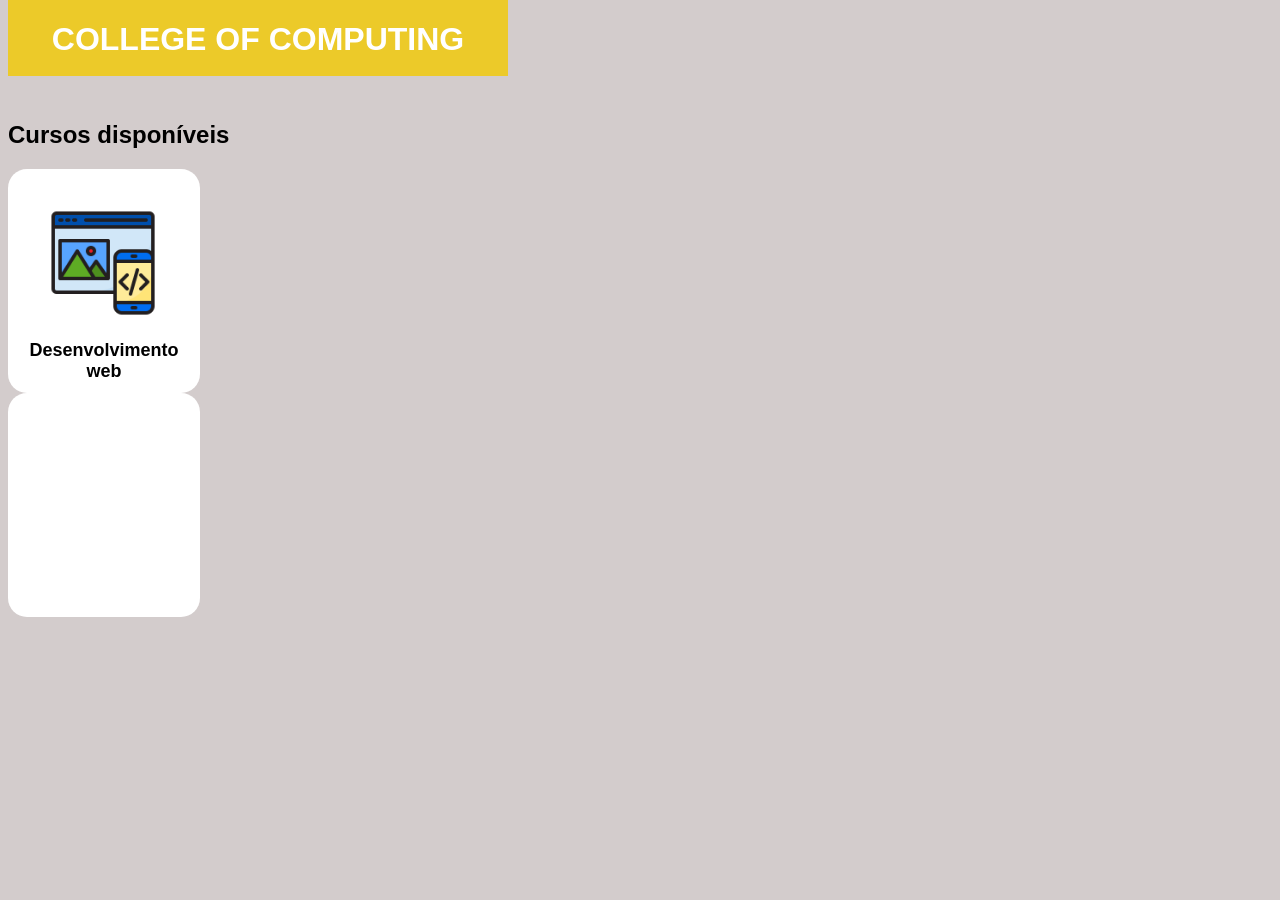
==== html/cursos.html @ 49c1bcd0 "Remove unused files and add new HTML, CSS, and media assets for the College of Computing project" ====
<!DOCTYPE html>
<html lang="en">

<head>
    <meta charset="UTF-8">
    <meta name="viewport" content="width=device-width, initial-scale=1.0">
    <title>Document</title>
    <style>
        body {
            font-family: Arial, Helvetica, sans-serif;
            background-color: rgb(211, 204, 204);
        }

        .barra {
            background-color: rgba(242, 203, 5, 0.815);
            max-width: 500px;
            height: 5em;
            position: relative;
            bottom: 25px;
        }

        a {
            text-decoration: none;
        }

        .saber {

            color: white;
            bottom: 20px;
            position: relative;
            padding-left: 67em;
            font-weight: bold;
            font-size: 18px;
        }

        .saber:hover {

            color: #F2CB05;
        }

        .co {
            color: white;
            text-align: center;
            position: relative;
            top: 25px;

        }

        .ajuda {

            width: 35px;
            position: relative;
            left: 75em;
            bottom: 3em;
        }

        .sala {
            align-items: center;
            border-radius: 19px;
            background-color: white;
            width: 12em;
            height: 14em;
            /*position: relative;
    left: 2em;
    top: 5em;*/

        }

        img {
            padding-left: 40px;
            padding-top: 20%;

        }

        .CS {
            display: inline-block;
        }

        p {
            text-align: center;
            font-family: Arial, Helvetica, sans-serif;
            font-size: large;
            font-weight: bold;
        }
    </style>
</head>

<body>
    <div class="barra">
        <a href="coc.html">
            <h1 class="co">COLLEGE OF COMPUTING</h1>
        </a>
        <a href="saber.html">
            <albr title="saber mais"><img src="iconis/info.png" alt="" class="ajuda"></albr>
        </a>
    </div>

    <h2>Cursos disponíveis</h2>
    <div class="CS">
        <div class="sala">
            <img src="Cursos/designer-de-web.png" alt="" width="110px">
            <p>Desenvolvimento <br> web</p>
        </div>

        <div class="sala">
            <img src="Cusos/transferir (2).png" alt="" width="110px">
        </div>
    </div>
</body>

</html>
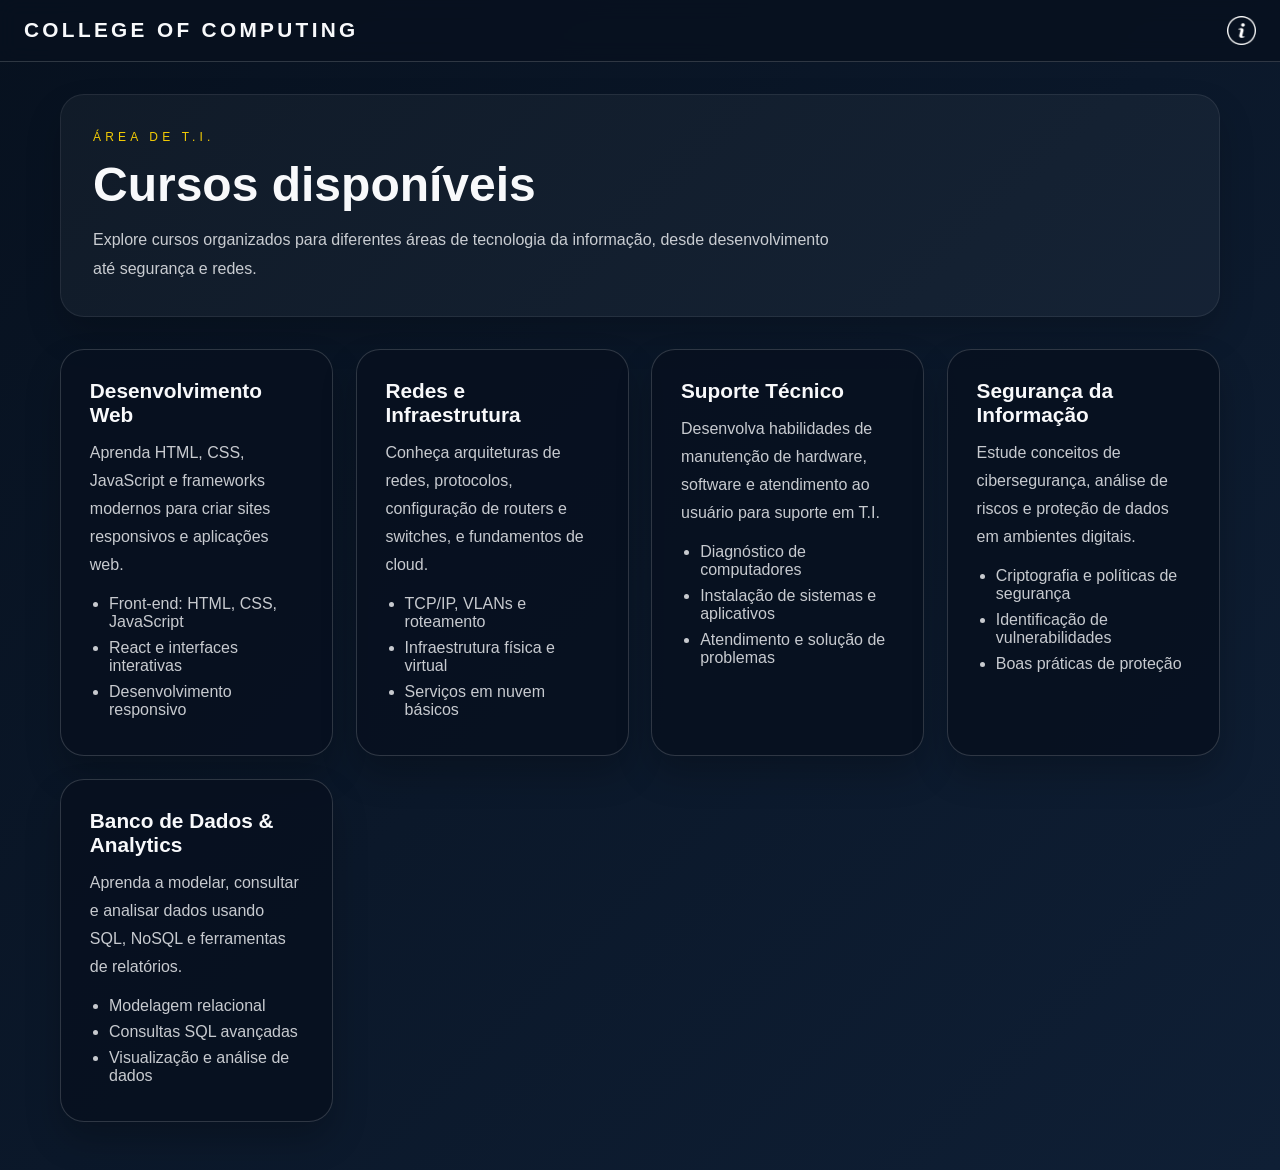
==== commit 82793244: "feat: enhance cursos.html and saber.html with new layout and content structure" ====
--- a/html/cursos.html
+++ b/html/cursos.html
@@ -1,111 +1,82 @@
-<!DOCTYPE html>
-<html lang="en">
+<!doctype html>
+<html lang="pt-pt">
+  <head>
+    <meta charset="UTF-8" />
+    <meta name="viewport" content="width=device-width, initial-scale=1.0" />
+    <title>Cursos | College of Computing</title>
+    <link rel="stylesheet" href="../css/estilo.css" />
+  </head>
 
-<head>
-    <meta charset="UTF-8">
-    <meta name="viewport" content="width=device-width, initial-scale=1.0">
-    <title>Document</title>
-    <style>
-        body {
-            font-family: Arial, Helvetica, sans-serif;
-            background-color: rgb(211, 204, 204);
-        }
+  <body>
+    <header class="barra">
+      <a href="../index.html">
+        <h1 class="co">COLLEGE OF COMPUTING</h1>
+      </a>
+      <a href="saber.html" aria-label="Saber mais">
+        <img src="../imgs/iconis/info.png" alt="Informações" class="ajuda" />
+      </a>
+    </header>
 
-        .barra {
-            background-color: rgba(242, 203, 5, 0.815);
-            max-width: 500px;
-            height: 5em;
-            position: relative;
-            bottom: 25px;
-        }
+    <main class="courses-page">
+      <section class="page-intro">
+        <span class="eyebrow">Área de T.I.</span>
+        <h1>Cursos disponíveis</h1>
+        <p class="lead">
+          Explore cursos organizados para diferentes áreas de tecnologia da informação, desde desenvolvimento até segurança e redes.
+        </p>
+      </section>
 
-        a {
-            text-decoration: none;
-        }
+      <section class="course-grid">
+        <article class="course-card">
+          <h2>Desenvolvimento Web</h2>
+          <p>Aprenda HTML, CSS, JavaScript e frameworks modernos para criar sites responsivos e aplicações web.</p>
+          <ul>
+            <li>Front-end: HTML, CSS, JavaScript</li>
+            <li>React e interfaces interativas</li>
+            <li>Desenvolvimento responsivo</li>
+          </ul>
+        </article>
 
-        .saber {
+        <article class="course-card">
+          <h2>Redes e Infraestrutura</h2>
+          <p>Conheça arquiteturas de redes, protocolos, configuração de routers e switches, e fundamentos de cloud.</p>
+          <ul>
+            <li>TCP/IP, VLANs e roteamento</li>
+            <li>Infraestrutura física e virtual</li>
+            <li>Serviços em nuvem básicos</li>
+          </ul>
+        </article>
 
-            color: white;
-            bottom: 20px;
-            position: relative;
-            padding-left: 67em;
-            font-weight: bold;
-            font-size: 18px;
-        }
+        <article class="course-card">
+          <h2>Suporte Técnico</h2>
+          <p>Desenvolva habilidades de manutenção de hardware, software e atendimento ao usuário para suporte em T.I.</p>
+          <ul>
+            <li>Diagnóstico de computadores</li>
+            <li>Instalação de sistemas e aplicativos</li>
+            <li>Atendimento e solução de problemas</li>
+          </ul>
+        </article>
 
-        .saber:hover {
+        <article class="course-card">
+          <h2>Segurança da Informação</h2>
+          <p>Estude conceitos de cibersegurança, análise de riscos e proteção de dados em ambientes digitais.</p>
+          <ul>
+            <li>Criptografia e políticas de segurança</li>
+            <li>Identificação de vulnerabilidades</li>
+            <li>Boas práticas de proteção</li>
+          </ul>
+        </article>
 
-            color: #F2CB05;
-        }
-
-        .co {
-            color: white;
-            text-align: center;
-            position: relative;
-            top: 25px;
-
-        }
-
-        .ajuda {
-
-            width: 35px;
-            position: relative;
-            left: 75em;
-            bottom: 3em;
-        }
-
-        .sala {
-            align-items: center;
-            border-radius: 19px;
-            background-color: white;
-            width: 12em;
-            height: 14em;
-            /*position: relative;
-    left: 2em;
-    top: 5em;*/
-
-        }
-
-        img {
-            padding-left: 40px;
-            padding-top: 20%;
-
-        }
-
-        .CS {
-            display: inline-block;
-        }
-
-        p {
-            text-align: center;
-            font-family: Arial, Helvetica, sans-serif;
-            font-size: large;
-            font-weight: bold;
-        }
-    </style>
-</head>
-
-<body>
-    <div class="barra">
-        <a href="coc.html">
-            <h1 class="co">COLLEGE OF COMPUTING</h1>
-        </a>
-        <a href="saber.html">
-            <albr title="saber mais"><img src="iconis/info.png" alt="" class="ajuda"></albr>
-        </a>
-    </div>
-
-    <h2>Cursos disponíveis</h2>
-    <div class="CS">
-        <div class="sala">
-            <img src="Cursos/designer-de-web.png" alt="" width="110px">
-            <p>Desenvolvimento <br> web</p>
-        </div>
-
-        <div class="sala">
-            <img src="Cusos/transferir (2).png" alt="" width="110px">
-        </div>
-    </div>
-</body>
-
-</html>+        <article class="course-card">
+          <h2>Banco de Dados & Analytics</h2>
+          <p>Aprenda a modelar, consultar e analisar dados usando SQL, NoSQL e ferramentas de relatórios.</p>
+          <ul>
+            <li>Modelagem relacional</li>
+            <li>Consultas SQL avançadas</li>
+            <li>Visualização e análise de dados</li>
+          </ul>
+        </article>
+      </section>
+    </main>
+  </body>
+</html>
--- a/css/estilo.css
+++ b/css/estilo.css
@@ -0,0 +1,220 @@
+/* Variáveis globais e paleta visual compartilhada pelas páginas internas */
+:root {
+  color-scheme: dark;
+  --primary: #f2cb05;
+  --primary-strong: #d9b100;
+  --surface: rgba(7, 17, 31, 0.86);
+  --surface-soft: rgba(255, 255, 255, 0.08);
+  --text: #f8f9fb;
+  --muted: rgba(248, 249, 251, 0.8);
+  --border: rgba(255, 255, 255, 0.16);
+}
+
+/* Reset e base geral */
+* {
+  box-sizing: border-box;
+}
+
+body {
+  margin: 0;
+  padding: 0;
+  font-family: "Segoe UI", Arial, Helvetica, sans-serif;
+  background: linear-gradient(135deg, #07111f 0%, #0f1f35 100%);
+  color: var(--text);
+  min-height: 100vh;
+}
+
+a {
+  text-decoration: none;
+  color: inherit;
+}
+
+img {
+  display: block;
+  max-width: 100%;
+}
+
+.barra {
+  display: flex;
+  justify-content: space-between;
+  align-items: center;
+  padding: 1rem 1.5rem;
+  background: rgba(7, 17, 31, 0.86);
+  backdrop-filter: blur(10px);
+  border-bottom: 1px solid var(--border);
+}
+
+.co {
+  margin: 0;
+  color: var(--text);
+  font-size: clamp(1.05rem, 2vw, 1.3rem);
+  letter-spacing: 0.16em;
+}
+
+.ajuda {
+  width: 1.8rem;
+  height: 1.8rem;
+  filter: brightness(0) invert(1);
+}
+
+/* Espaçamento principal do conteúdo */
+main {
+  padding: 2rem 1rem 3rem;
+}
+
+/* Centralização do formulário */
+form {
+  display: flex;
+  justify-content: center;
+  align-items: center;
+  padding: 1rem 0 2rem;
+}
+
+.bai {
+  width: min(100%, 34rem);
+  padding: 2rem;
+  border-radius: 1.4rem;
+  background: var(--surface);
+  border: 1px solid var(--border);
+  box-shadow: 0 20px 40px rgba(0, 0, 0, 0.28);
+}
+
+.bai h1 {
+  margin: 0 0 1rem;
+  text-align: center;
+  color: var(--text);
+}
+
+label,
+.wesley,
+.aroz {
+  display: block;
+  color: var(--muted);
+  margin-bottom: 0.5rem;
+}
+
+/* Estilo base dos campos de input */
+input {
+  width: 100%;
+  border: 1px solid var(--border);
+  border-radius: 999px;
+  padding: 0.9rem 1rem;
+  background: rgba(255, 255, 255, 0.08);
+  color: var(--text);
+  margin: 0.3rem 0 1rem;
+}
+
+input:focus {
+  outline: 2px solid var(--primary);
+  outline-offset: 2px;
+}
+
+/* Botão principal do formulário */
+.oi {
+  border: none;
+  background: var(--primary);
+  color: #07111f;
+  font-weight: 700;
+  cursor: pointer;
+  transition: transform 180ms ease, box-shadow 180ms ease;
+}
+
+.oi:hover,
+.oi:focus-visible {
+  transform: translateY(-2px);
+  box-shadow: 0 12px 25px rgba(242, 203, 5, 0.22);
+}
+
+.oi:active {
+  transform: translateY(0);
+}
+
+.courses-page {
+  max-width: 1200px;
+  margin: 0 auto;
+  padding: 2rem 1.25rem 3rem;
+}
+
+.page-intro {
+  background: rgba(255, 255, 255, 0.04);
+  border: 1px solid rgba(255, 255, 255, 0.08);
+  border-radius: 1.5rem;
+  padding: 2rem;
+  box-shadow: 0 18px 35px rgba(0, 0, 0, 0.18);
+}
+
+.page-intro .eyebrow {
+  display: inline-block;
+  margin: 0 0 1rem;
+  letter-spacing: 0.35em;
+  text-transform: uppercase;
+  color: var(--primary);
+  font-size: 0.75rem;
+}
+
+.page-intro h1 {
+  margin: 0;
+  font-size: clamp(2rem, 4vw, 3rem);
+  line-height: 1.05;
+}
+
+.page-intro .lead {
+  margin: 1rem 0 0;
+  max-width: 760px;
+  color: var(--muted);
+  font-size: 1rem;
+  line-height: 1.8;
+}
+
+.course-grid {
+  display: grid;
+  grid-template-columns: repeat( auto-fit, minmax(220px, 1fr) );
+  gap: 1.4rem;
+  margin-top: 2rem;
+}
+
+.course-card {
+  background: rgba(7, 17, 31, 0.88);
+  border: 1px solid var(--border);
+  border-radius: 1.5rem;
+  padding: 1.8rem;
+  box-shadow: 0 18px 35px rgba(0, 0, 0, 0.22);
+}
+
+.course-card h2 {
+  margin: 0 0 0.75rem;
+  font-size: 1.3rem;
+}
+
+.course-card p {
+  margin: 0 0 1rem;
+  color: var(--muted);
+  line-height: 1.75;
+}
+
+.course-card ul {
+  margin: 0;
+  padding-left: 1.2rem;
+  color: var(--muted);
+}
+
+.course-card li {
+  margin-bottom: 0.5rem;
+}
+
+@media (max-width: 840px) {
+  .course-grid {
+    grid-template-columns: 1fr;
+  }
+}
+
+/* Ajustes para ecrãs pequenos */
+@media (max-width: 640px) {
+  .barra {
+    padding: 1rem;
+  }
+
+  .bai {
+    padding: 1.3rem;
+  }
+}
